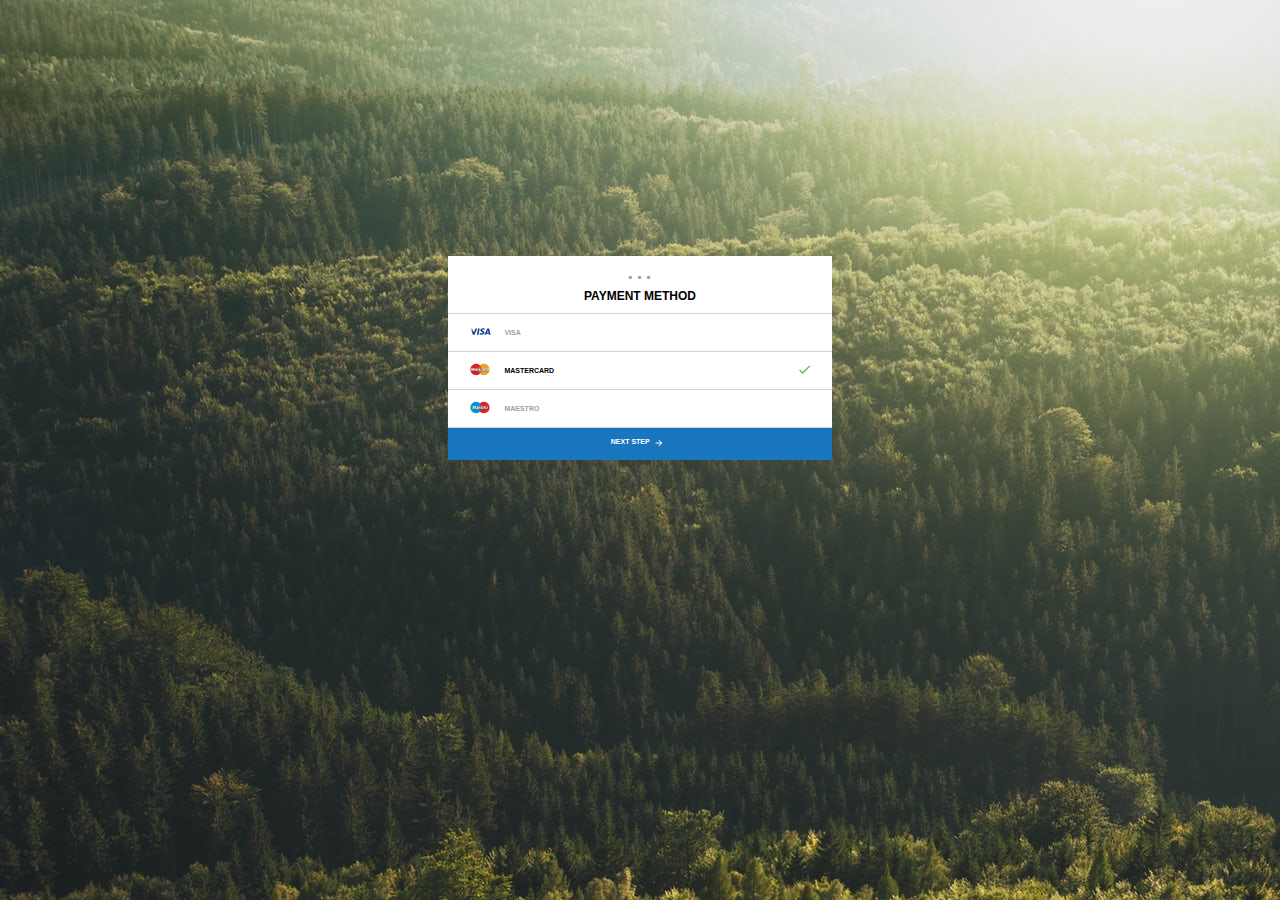
==== Project#1/assets/index.html @ 30770933 "completion of first project" ====
<!DOCTYPE html>
<html lang="en">
<head>
  <meta charset="UTF-8">
  <meta name="viewport" content="width=device-width, initial-scale=1.0">
  <meta http-equiv="X-UA-Compatible" content="ie=edge">
  <title>Loop 1 - Step 2</title>
  <link href="https://fonts.googleapis.com/css?family=Roboto:400,500,700" rel="stylesheet">
  <link rel="stylesheet" href="./styles.css" />
</head>
<body>
  <div class='container'>
    <div id="paymentMethod">
      <div> 
        <span class='bulletPoint'> &centerdot;</span>
        <span class='bulletPoint'> &centerdot;</span>
        <span class='bulletPoint'> &centerdot;</span>
      </div>
      <h1>payment method</h1>
    </div>
    <div id="visa"> 
      <span>
        <img src="./img/visa.svg" alt="">
        <h2>visa</h2>
      </span>
    </div>
    <div id="mastercard">
      <span>
        <img src="./img/mastercard.svg" alt="">
        <h2>mastercard</h2>
        <img src="./img/check.svg" class="check" alt="">
      </span>
    </div>
    <div id="maestro">
      <span>
        <img src="./img/maestro.svg" alt="">
        <h2>maestro</h2>
      </span>
    </div>
    <div id="nextStep"> 
      <span>
        <h2>next step</h2>
        <img id='arrow' src="./img/arrow.svg" alt="">
      </span>
    </div>
  </div>  
</body>
</html>
---- Project#1/assets/styles.css ----
*{
  box-sizing: border-box;
  font-family: sans-serif;
  text-transform: uppercase
}

body{
  background: url('./img/background.jpg');
  background-repeat: no-repeat;
  height: 100%;
  width: auto;
  margin: 0;
}

.container{
  width: 30%;
  margin: 20% auto 0;
  background-color: #ffffff
}

.bulletPoint {
  margin: 0;
  font-size: 20px;
  padding: 0;
  color: #a2a2a2
}

img{
  height: 15px;
  margin: 0 10px;
}

h1{
  margin: 0;
  font-size: 12px;
}

h2 {
  margin: 0;
  font-size: 7px;
  width: 60%;
  display: inline;
  vertical-align: super;
  font-weight: 600;
}

.check{
  float: right
}

#paymentMethod, 
#visa, 
#mastercard, 
#maestro,
#nextStep{
  padding: 10px;
  font-size: 9px;
  border-bottom: 0.5px solid lightgrey;
  color: #a2a2a2
}

#mastercard{
  color: #000000
}

#paymentMethod{
  text-align: center;
  font-weight: 700;
  color: #000000;
}

#nextStep{
  color: #ffffff;
  background-color: #1976bf;
  text-align: center;
  border-bottom: none;
}

#arrow {
  height: 10px;
  margin: 0 5px 0 2px;
}
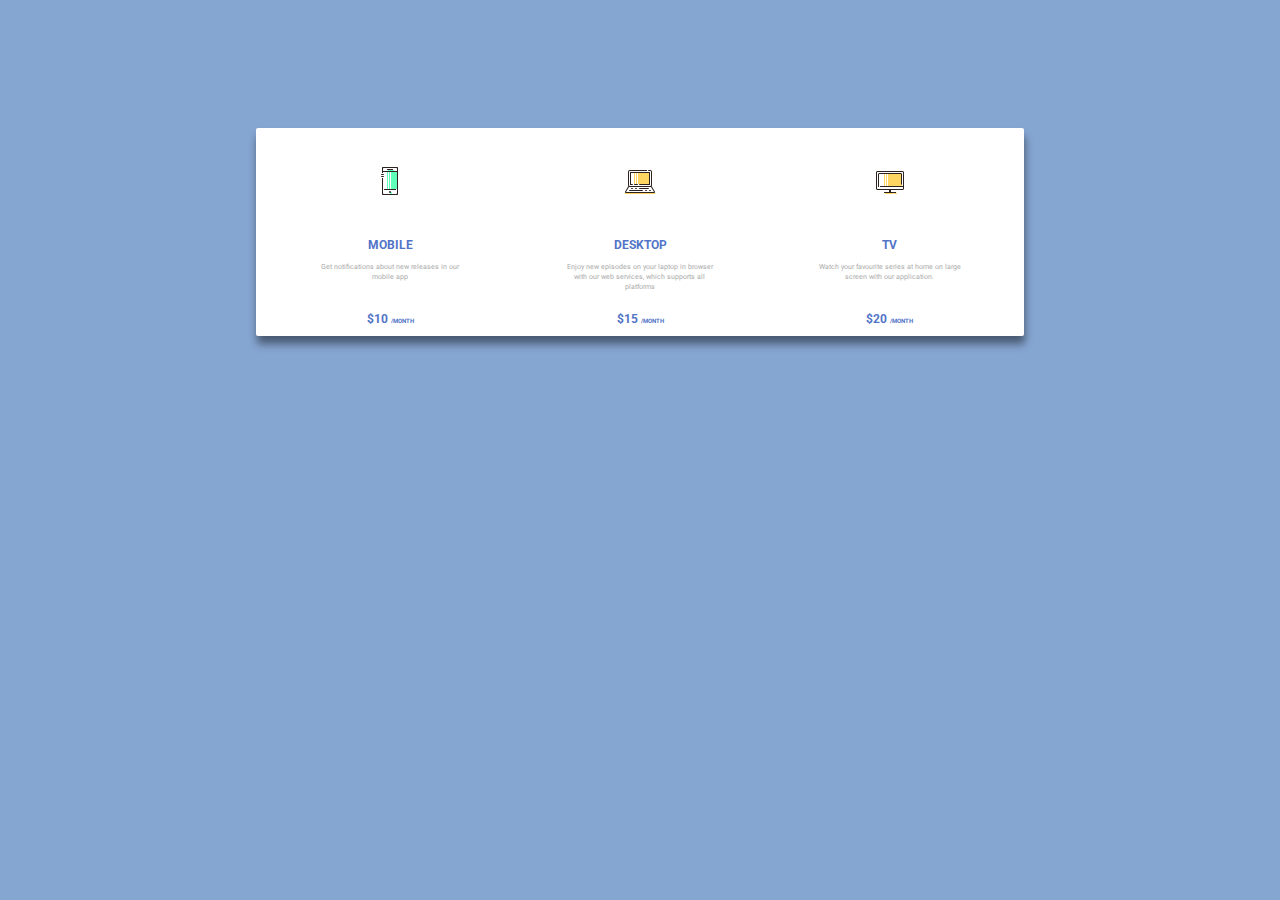
==== commit cfa9c94b: "moving of project #2 to proper folder. completion of project #1." ====
--- a/Project#1/assets/index.html
+++ b/Project#1/assets/index.html
@@ -4,45 +4,48 @@
   <meta charset="UTF-8">
   <meta name="viewport" content="width=device-width, initial-scale=1.0">
   <meta http-equiv="X-UA-Compatible" content="ie=edge">
-  <title>Loop 1 - Step 2</title>
+  <title>Loop 1 - Step 1</title>
   <link href="https://fonts.googleapis.com/css?family=Roboto:400,500,700" rel="stylesheet">
   <link rel="stylesheet" href="./styles.css" />
 </head>
 <body>
   <div class='container'>
-    <div id="paymentMethod">
-      <div> 
-        <span class='bulletPoint'> &centerdot;</span>
-        <span class='bulletPoint'> &centerdot;</span>
-        <span class='bulletPoint'> &centerdot;</span>
+    <div class='options'>
+      <div class="imageContainer">
+        <img src="./img/device.svg" alt="">
       </div>
-      <h1>payment method</h1>
+      <div class="optionsDetails">
+        <h1>mobile</h1>
+        <p>
+          Get notifications about new releases in our mobile app
+        </p>
+        <h1>$10 <span class="notation">/month</span></h1>
+      </div>
     </div>
-    <div id="visa"> 
-      <span>
-        <img src="./img/visa.svg" alt="">
-        <h2>visa</h2>
-      </span>
+    <div class='options'>
+      <div class="imageContainer">
+        <img src="./img/laptop.svg" alt="">
+      </div>
+      <div class="optionsDetails">
+        <h1>desktop</h1>
+        <p>
+          Enjoy new episodes on your laptop in browser with our web services, which supports all platforms
+        </p>
+        <h1>$15 <span class="notation">/month</span></h1>
+      </div>
     </div>
-    <div id="mastercard">
-      <span>
-        <img src="./img/mastercard.svg" alt="">
-        <h2>mastercard</h2>
-        <img src="./img/check.svg" class="check" alt="">
-      </span>
+    <div class='options'>
+      <div class="imageContainer">
+        <img src="./img/monitor.svg" alt="">
+      </div>
+      <div class="optionsDetails">
+        <h1>tv</h1>
+        <p>
+          Watch your favourite series at home on large screen with our application.
+        </p>
+        <h1>$20 <span class="notation">/month</span></h1>
+      </div>
     </div>
-    <div id="maestro">
-      <span>
-        <img src="./img/maestro.svg" alt="">
-        <h2>maestro</h2>
-      </span>
-    </div>
-    <div id="nextStep"> 
-      <span>
-        <h2>next step</h2>
-        <img id='arrow' src="./img/arrow.svg" alt="">
-      </span>
-    </div>
-  </div>  
+  </div>
 </body>
 </html>
--- a/Project#1/assets/styles.css
+++ b/Project#1/assets/styles.css
@@ -1,82 +1,48 @@
 *{
   box-sizing: border-box;
-  font-family: sans-serif;
-  text-transform: uppercase
+  margin: 0;
 }
 
 body{
-  background: url('./img/background.jpg');
-  background-repeat: no-repeat;
-  height: 100%;
-  width: auto;
-  margin: 0;
-}
-
-.container{
-  width: 30%;
-  margin: 20% auto 0;
-  background-color: #ffffff
-}
-
-.bulletPoint {
-  margin: 0;
-  font-size: 20px;
-  padding: 0;
-  color: #a2a2a2
-}
-
-img{
-  height: 15px;
-  margin: 0 10px;
+  background: #86A6D2;
+  font-family: Roboto, sans-serif;
+  text-align: center
 }
 
 h1{
-  margin: 0;
+  text-transform: uppercase;
+  color: #5274c7;
   font-size: 12px;
+  margin-bottom: 10px;
 }
 
-h2 {
-  margin: 0;
+p {
   font-size: 7px;
-  width: 60%;
-  display: inline;
-  vertical-align: super;
-  font-weight: 600;
+  width: 65%;
+  line-height: 10px;
+  margin: 0 auto 10px auto;
+  height: 40px;
+  color: darkgrey;
 }
 
-.check{
-  float: right
+.container {
+  background: #ffffff;
+  width: 60%;
+  margin: 10% auto;
+  border-radius: 2px;
+  box-shadow: 1px 8px 8px #00000075;
 }
 
-#paymentMethod, 
-#visa, 
-#mastercard, 
-#maestro,
-#nextStep{
-  padding: 10px;
-  font-size: 9px;
-  border-bottom: 0.5px solid lightgrey;
-  color: #a2a2a2
+.options{
+  width: 32%;
+  display: inline-table;
+  margin: 0
 }
 
-#mastercard{
-  color: #000000
+.imageContainer{
+  margin: 15% 0
 }
 
-#paymentMethod{
-  text-align: center;
-  font-weight: 700;
-  color: #000000;
-}
-
-#nextStep{
-  color: #ffffff;
-  background-color: #1976bf;
-  text-align: center;
-  border-bottom: none;
-}
-
-#arrow {
-  height: 10px;
-  margin: 0 5px 0 2px;
+.notation{
+  font-size: 6px;
 }